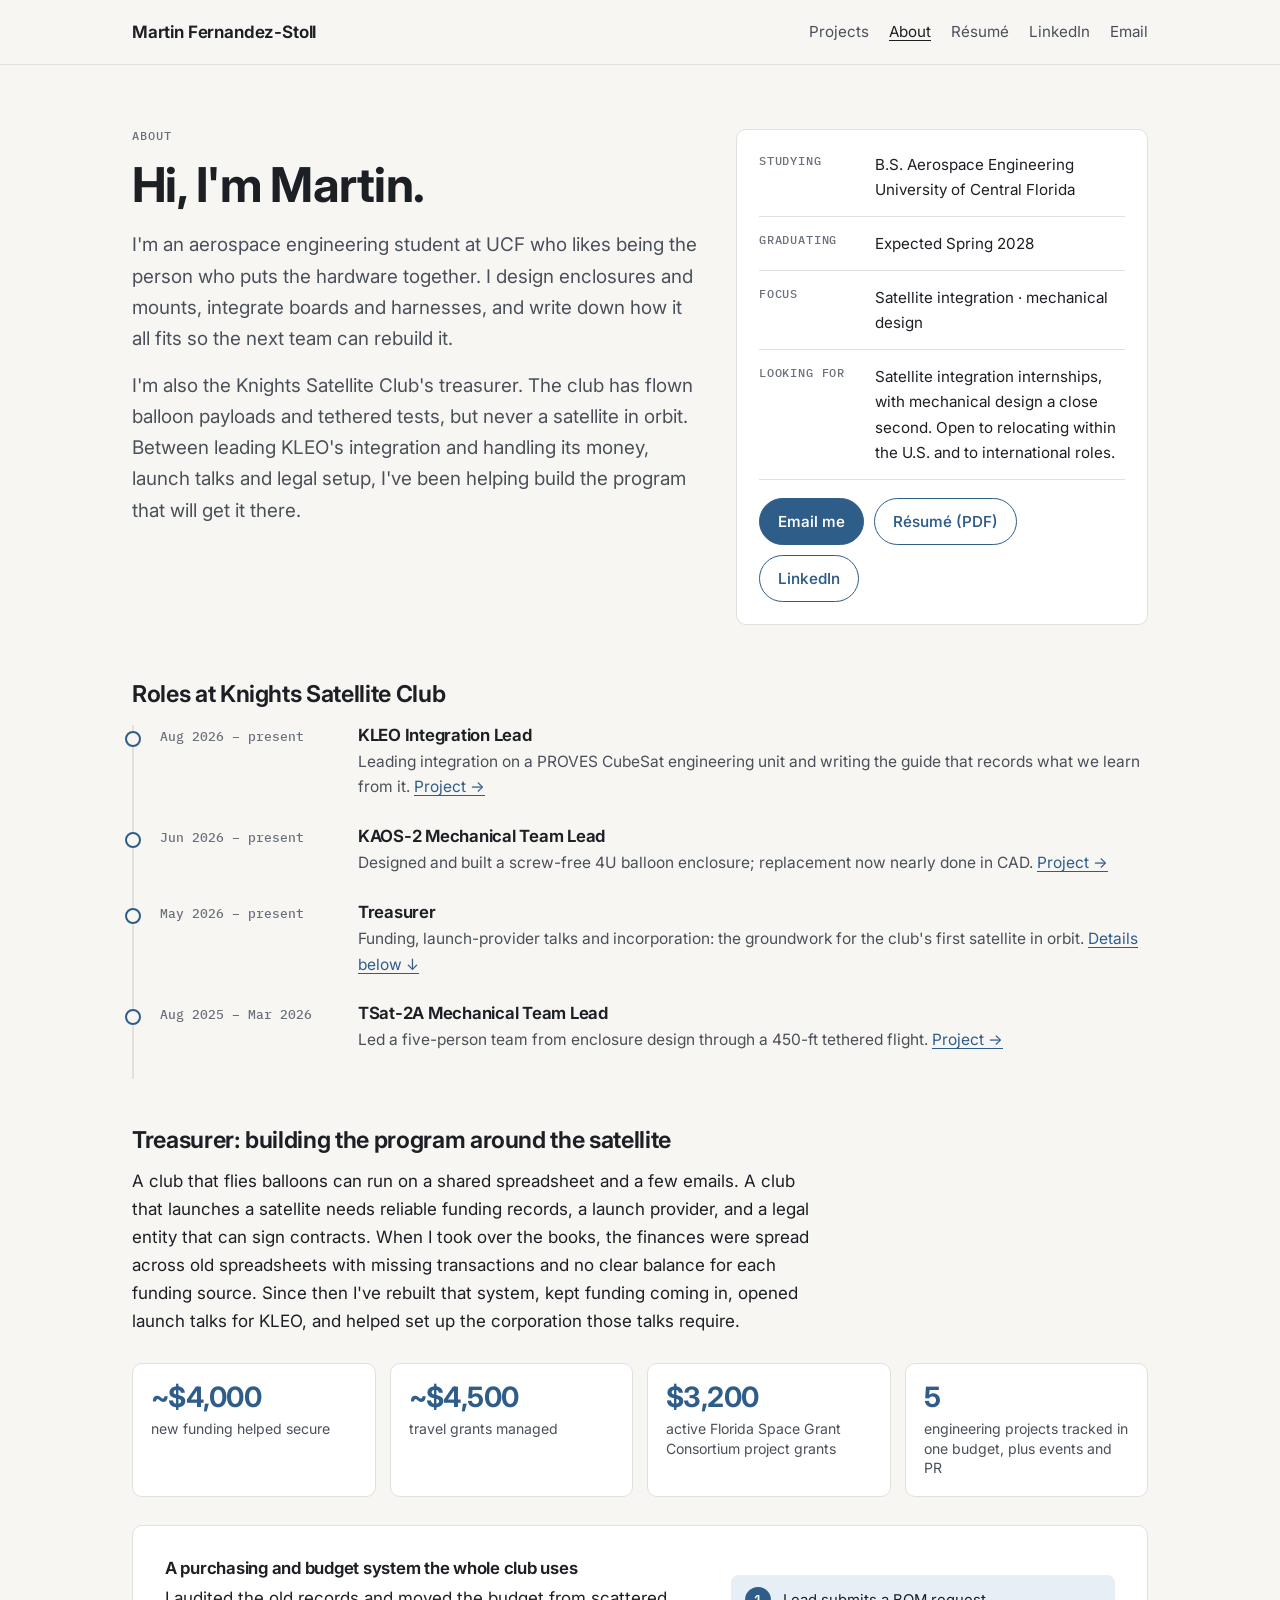
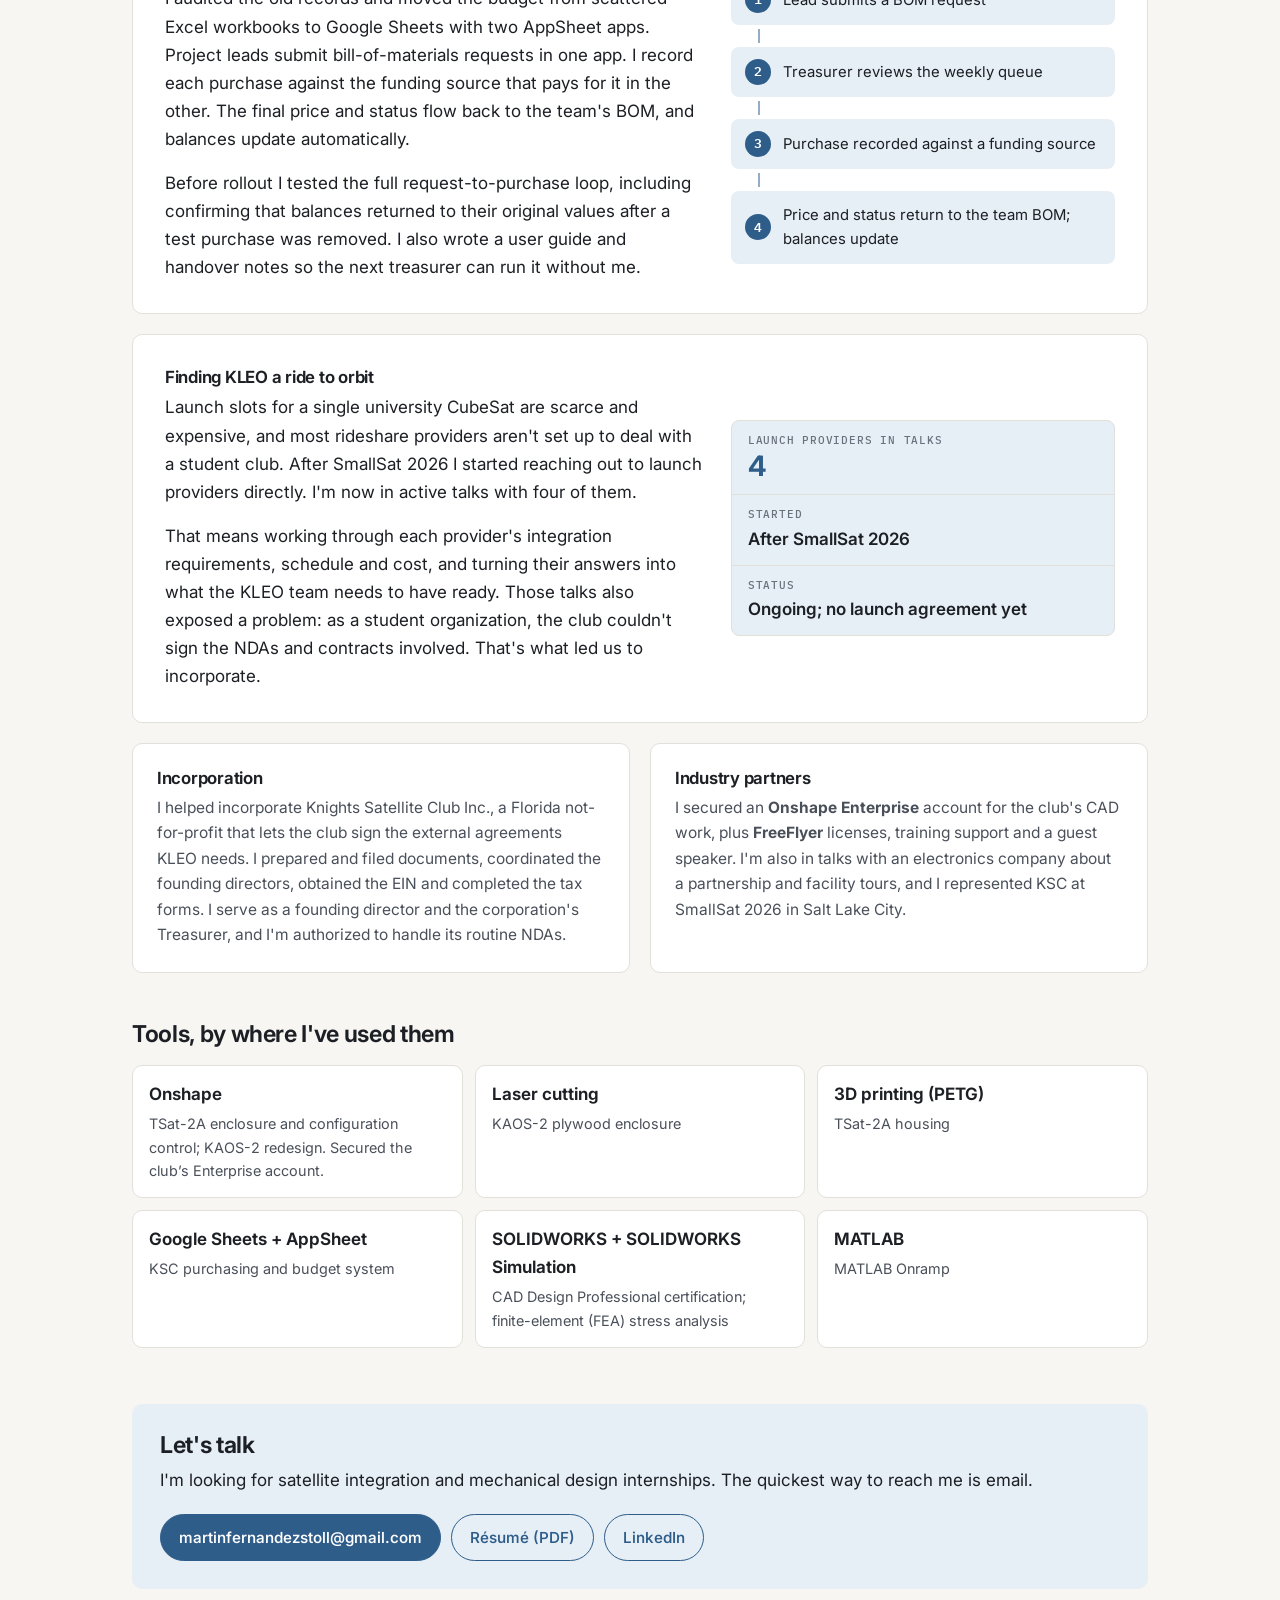
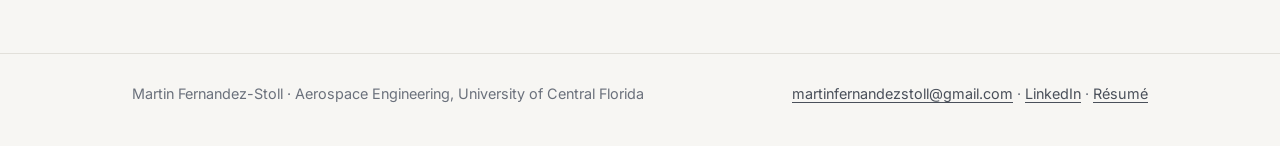
==== about.html @ 83bc1e20 "Publish engineering portfolio site Co-Authored-By: Claude Opus 5.5 <noreply@anthropic.com>" ====
<!doctype html>
<html lang="en">
<head>
<meta charset="utf-8">
<meta name="viewport" content="width=device-width, initial-scale=1">
<title>About | Martin Fernandez-Stoll</title>
<meta name="description" content="About Martin Fernandez-Stoll, aerospace engineering student at UCF.">
<link rel="preconnect" href="https://fonts.googleapis.com">
<link rel="preconnect" href="https://fonts.gstatic.com" crossorigin>
<link href="https://fonts.googleapis.com/css2?family=IBM+Plex+Mono:wght@500&family=Inter:wght@400;550;650;700&display=swap" rel="stylesheet">
<link rel="stylesheet" href="assets/css/style.css">
</head>
<body>
<header class="site-header">
  <div class="wrap">
    <a class="brand" href="index.html">Martin Fernandez-Stoll</a>
    <nav class="nav" aria-label="Main"><a href="index.html">Projects</a><a href="about.html" aria-current="page">About</a><a href="assets/Martin_Fernandez-Stoll_Resume.pdf">Résumé</a><a href="https://www.linkedin.com/in/martinfernandezstoll" rel="noopener">LinkedIn</a><a href="mailto:martinfernandezstoll@gmail.com">Email</a></nav>
  </div>
</header>
<main class="wrap">

<section class="about-hero">
  <div>
    <p class="eyebrow">About</p>
    <h1>Hi, I'm Martin.</h1>
    <p class="lede" style="margin-top:1rem">I'm an aerospace engineering student at UCF who likes being the person who puts the hardware together. I design enclosures and mounts, integrate boards and harnesses, and write down how it all fits so the next team can rebuild it.</p>
    <p class="lede">I'm also the Knights Satellite Club's treasurer. The club has flown balloon payloads and tethered tests, but never a satellite in orbit. Between leading KLEO's integration and handling its money, launch talks and legal setup, I've been helping build the program that will get it there.</p>
  </div>
  <aside class="glance" aria-label="At a glance">
    <div class="glance-row"><span class="k">Studying</span><span class="v">B.S. Aerospace Engineering<br>University of Central Florida</span></div>
    <div class="glance-row"><span class="k">Graduating</span><span class="v">Expected Spring 2028</span></div>
    <div class="glance-row"><span class="k">Focus</span><span class="v">Satellite integration · mechanical design</span></div>
    <div class="glance-row"><span class="k">Looking for</span><span class="v">Satellite integration internships, with mechanical design a close second. Open to relocating within the U.S. and to international roles.</span></div>
    <div class="glance-actions">
      <a class="btn primary" href="mailto:martinfernandezstoll@gmail.com">Email me</a>
      <a class="btn" href="assets/Martin_Fernandez-Stoll_Resume.pdf">Résumé (PDF)</a>
      <a class="btn" href="https://www.linkedin.com/in/martinfernandezstoll" rel="noopener">LinkedIn</a>
    </div>
  </aside>
</section>

<section>
  <h2>Roles at Knights Satellite Club</h2>
  <ol class="timeline">
    <li><span class="when">Aug 2026 – present</span><div><h3>KLEO Integration Lead</h3><p>Leading integration on a PROVES CubeSat engineering unit and writing the guide that records what we learn from it. <a href="kleo-1.html">Project →</a></p></div></li>
    <li><span class="when">Jun 2026 – present</span><div><h3>KAOS-2 Mechanical Team Lead</h3><p>Designed and built a screw-free 4U balloon enclosure; replacement now nearly done in CAD. <a href="kaos-2.html">Project →</a></p></div></li>
    <li><span class="when">May 2026 – present</span><div><h3>Treasurer</h3><p>Funding, launch-provider talks and incorporation: the groundwork for the club's first satellite in orbit. <a href="#treasurer">Details below ↓</a></p></div></li>
    <li><span class="when">Aug 2025 – Mar 2026</span><div><h3>TSat-2A Mechanical Team Lead</h3><p>Led a five-person team from enclosure design through a 450-ft tethered flight. <a href="tsat-2a.html">Project →</a></p></div></li>
  </ol>
</section>

<section id="treasurer">
  <h2>Treasurer: building the program around the satellite</h2>
  <p class="prose">A club that flies balloons can run on a shared spreadsheet and a few emails. A club that launches a satellite needs reliable funding records, a launch provider, and a legal entity that can sign contracts. When I took over the books, the finances were spread across old spreadsheets with missing transactions and no clear balance for each funding source. Since then I've rebuilt that system, kept funding coming in, opened launch talks for KLEO, and helped set up the corporation those talks require.</p>
  <div class="stats">
    <div class="stat"><span class="num">~$4,000</span><span class="lbl">new funding helped secure</span></div>
    <div class="stat"><span class="num">~$4,500</span><span class="lbl">travel grants managed</span></div>
    <div class="stat"><span class="num">$3,200</span><span class="lbl">active Florida Space Grant Consortium project grants</span></div>
    <div class="stat"><span class="num">5</span><span class="lbl">engineering projects tracked in one budget, plus events and PR</span></div>
  </div>

  <div class="feature">
    <div class="feature-text">
      <h3>A purchasing and budget system the whole club uses</h3>
      <p>I audited the old records and moved the budget from scattered Excel workbooks to Google Sheets with two AppSheet apps. Project leads submit bill-of-materials requests in one app. I record each purchase against the funding source that pays for it in the other. The final price and status flow back to the team's BOM, and balances update automatically.</p>
      <p>Before rollout I tested the full request-to-purchase loop, including confirming that balances returned to their original values after a test purchase was removed. I also wrote a user guide and handover notes so the next treasurer can run it without me.</p>
    </div>
    <ol class="flow" aria-label="How a purchase moves through the system">
      <li><span class="step">1</span>Lead submits a BOM request</li>
      <li><span class="step">2</span>Treasurer reviews the weekly queue</li>
      <li><span class="step">3</span>Purchase recorded against a funding source</li>
      <li><span class="step">4</span>Price and status return to the team BOM; balances update</li>
    </ol>
  </div>

  <div class="feature" id="launch">
    <div class="feature-text">
      <h3>Finding KLEO a ride to orbit</h3>
      <p>Launch slots for a single university CubeSat are scarce and expensive, and most rideshare providers aren't set up to deal with a student club. After SmallSat 2026 I started reaching out to launch providers directly. I'm now in active talks with four of them.</p>
      <p>That means working through each provider's integration requirements, schedule and cost, and turning their answers into what the KLEO team needs to have ready. Those talks also exposed a problem: as a student organization, the club couldn't sign the NDAs and contracts involved. That's what led us to incorporate.</p>
    </div>
    <dl class="side-facts">
      <div><dt>Launch providers in talks</dt><dd>4</dd></div>
      <div><dt>Started</dt><dd>After SmallSat 2026</dd></div>
      <div><dt>Status</dt><dd>Ongoing; no launch agreement yet</dd></div>
    </dl>
  </div>

  <div class="feature-grid">
    <article class="mini">
      <h3>Incorporation</h3>
      <p>I helped incorporate Knights Satellite Club Inc., a Florida not-for-profit that lets the club sign the external agreements KLEO needs. I prepared and filed documents, coordinated the founding directors, obtained the EIN and completed the tax forms. I serve as a founding director and the corporation's Treasurer, and I'm authorized to handle its routine NDAs.</p>
    </article>
    <article class="mini">
      <h3>Industry partners</h3>
      <p>I secured an <strong>Onshape Enterprise</strong> account for the club's CAD work, plus <strong>FreeFlyer</strong> licenses, training support and a guest speaker. I'm also in talks with an electronics company about a partnership and facility tours, and I represented KSC at SmallSat 2026 in Salt Lake City.</p>
    </article>
  </div>
</section>

<section>
  <h2>Tools, by where I've used them</h2>
  <div class="tool-grid">
    <div class="tool"><span class="tname">Onshape</span><span class="tuse">TSat-2A enclosure and configuration control; KAOS-2 redesign. Secured the club’s Enterprise account.</span></div>
    <div class="tool"><span class="tname">Laser cutting</span><span class="tuse">KAOS-2 plywood enclosure</span></div>
    <div class="tool"><span class="tname">3D printing (PETG)</span><span class="tuse">TSat-2A housing</span></div>
    <div class="tool"><span class="tname">Google Sheets + AppSheet</span><span class="tuse">KSC purchasing and budget system</span></div>
    <div class="tool"><span class="tname">SOLIDWORKS + SOLIDWORKS Simulation</span><span class="tuse">CAD Design Professional certification; finite-element (FEA) stress analysis</span></div>
    <div class="tool"><span class="tname">MATLAB</span><span class="tuse">MATLAB Onramp</span></div>
  </div>
</section>

<section class="cta-band">
  <div>
    <h2 style="margin:0 0 .4rem">Let's talk</h2>
    <p style="margin:0">I'm looking for satellite integration and mechanical design internships. The quickest way to reach me is email.</p>
  </div>
  <div class="glance-actions">
    <a class="btn primary" href="mailto:martinfernandezstoll@gmail.com">martinfernandezstoll@gmail.com</a>
    <a class="btn" href="assets/Martin_Fernandez-Stoll_Resume.pdf">Résumé (PDF)</a>
    <a class="btn" href="https://www.linkedin.com/in/martinfernandezstoll" rel="noopener">LinkedIn</a>
  </div>
</section>

</main>
<footer class="site-footer">
  <div class="wrap">
    <span>Martin Fernandez-Stoll · Aerospace Engineering, University of Central Florida</span>
    <span><a href="mailto:martinfernandezstoll@gmail.com">martinfernandezstoll@gmail.com</a> · <a href="https://www.linkedin.com/in/martinfernandezstoll" rel="noopener">LinkedIn</a> · <a href="assets/Martin_Fernandez-Stoll_Resume.pdf">Résumé</a></span>
  </div>
</footer>
</body>
</html>
---- assets/css/style.css ----
/* Martin Fernandez-Stoll — engineering portfolio */
:root {
  --bg: #f7f6f3;
  --surface: #ffffff;
  --ink: #1c1f24;
  --ink-2: #4a505a;
  --ink-3: #6b717c;
  --rule: #e2e0da;
  --accent: #2f5d8a;
  --accent-soft: #e6eef6;
  --warn-soft: #f6efe3;
  --warn-ink: #7a5214;
  --radius: 10px;
  --max: 1080px;
  --text: 680px;
  --sans: "Inter", system-ui, -apple-system, "Segoe UI", Roboto, sans-serif;
  --mono: "IBM Plex Mono", ui-monospace, SFMono-Regular, Menlo, monospace;
  color-scheme: light;
}
@media (prefers-color-scheme: dark) {
  :root:not([data-theme="light"]) {
    --bg: #15171b; --surface: #1d2025; --ink: #eceae6; --ink-2: #c3c0ba; --ink-3: #9a978f;
    --rule: #30333a; --accent: #8fb6dd; --accent-soft: #1f2c3a; --warn-soft: #2e2716; --warn-ink: #e3c27f;
    color-scheme: dark;
  }
}
:root[data-theme="dark"] {
  --bg: #15171b; --surface: #1d2025; --ink: #eceae6; --ink-2: #c3c0ba; --ink-3: #9a978f;
  --rule: #30333a; --accent: #8fb6dd; --accent-soft: #1f2c3a; --warn-soft: #2e2716; --warn-ink: #e3c27f;
  color-scheme: dark;
}

* { box-sizing: border-box; }
html { -webkit-text-size-adjust: 100%; }
body {
  margin: 0; background: var(--bg); color: var(--ink);
  font: 400 17px/1.65 var(--sans);
}
img, video { max-width: 100%; display: block; }
a { color: var(--accent); text-underline-offset: 3px; }
a:hover { text-decoration-thickness: 2px; }
h1, h2, h3 { line-height: 1.2; letter-spacing: -0.015em; margin: 0; }
h1 { font-size: clamp(2rem, 4.5vw, 3rem); font-weight: 700; }
h2 { font-size: 1.45rem; font-weight: 650; margin-top: 3rem; margin-bottom: .75rem; }
h3 { font-size: 1.05rem; font-weight: 650; margin-top: 1.75rem; margin-bottom: .4rem; }
p { margin: 0 0 1rem; }
.wrap { max-width: var(--max); margin: 0 auto; padding: 0 16px; }
@media (min-width: 720px) { .wrap { padding: 0 32px; } }
.prose { max-width: var(--text); }
.eyebrow {
  font: 500 .78rem/1 var(--mono); text-transform: uppercase; letter-spacing: .08em;
  color: var(--ink-3); margin-bottom: .9rem;
}
.lede { font-size: 1.18rem; color: var(--ink-2); max-width: 640px; }

/* header */
.site-header { border-bottom: 1px solid var(--rule); background: var(--bg); }
.site-header .wrap { display: flex; align-items: center; justify-content: space-between; gap: 16px; min-height: 64px; flex-wrap: wrap; }
.brand { font-weight: 650; color: var(--ink); text-decoration: none; letter-spacing: -.01em; }
.nav { display: flex; gap: 20px; flex-wrap: wrap; font-size: .95rem; }
.nav a { color: var(--ink-2); text-decoration: none; padding: 6px 0; }
.nav a:hover, .nav a[aria-current="page"] { color: var(--ink); text-decoration: underline; }

/* home */
.hero { padding: 56px 0 40px; display: grid; gap: 32px; }
@media (min-width: 880px) { .hero { grid-template-columns: 1.1fr .9fr; align-items: center; padding: 72px 0 56px; } }
.hero figure { margin: 0; }
.hero img { border-radius: var(--radius); width: 100%; aspect-ratio: 1/1; max-height: 520px; object-fit: cover; object-position: 50% 62%; }
.hero .actions { display: flex; gap: 12px; flex-wrap: wrap; margin-top: 1.5rem; }
.btn {
  display: inline-block; padding: 10px 18px; border-radius: 999px; font-weight: 550; font-size: .95rem;
  text-decoration: none; border: 1px solid var(--accent); color: var(--accent);
}
.btn.primary { background: var(--accent); color: var(--surface); }
.section-title { display: flex; align-items: baseline; justify-content: space-between; gap: 16px; margin-top: 2rem; }
.cards { display: grid; gap: 24px; margin: 1.25rem 0 3rem; }
@media (min-width: 720px) { .cards { grid-template-columns: repeat(3, 1fr); } }
.card {
  background: var(--surface); border: 1px solid var(--rule); border-radius: var(--radius);
  overflow: hidden; text-decoration: none; color: inherit; display: flex; flex-direction: column;
  transition: border-color .15s, transform .15s;
}
.card:hover { border-color: var(--accent); transform: translateY(-2px); }
.card img { aspect-ratio: 4/3; object-fit: cover; width: 100%; background: var(--rule); }
.card .body { padding: 18px 18px 20px; display: flex; flex-direction: column; gap: 6px; flex: 1; }
.card h3 { margin: 0; font-size: 1.15rem; }
.card .sub { color: var(--ink-2); font-size: .95rem; }
.card .meta { font: 500 .78rem/1.5 var(--mono); color: var(--ink-3); margin-top: auto; padding-top: 10px; }
.status {
  display: inline-block; font: 500 .74rem/1 var(--mono); letter-spacing: .03em; padding: 6px 9px;
  border-radius: 999px; background: var(--accent-soft); color: var(--accent); align-self: flex-start;
}
.status.open { background: var(--warn-soft); color: var(--warn-ink); }
.note-band { border-top: 1px solid var(--rule); padding: 28px 0 8px; color: var(--ink-2); }

/* project pages */
.project-head { padding: 48px 0 8px; }
.facts {
  display: grid; gap: 1px; background: var(--rule); border: 1px solid var(--rule); border-radius: var(--radius);
  overflow: hidden; margin: 28px 0 8px;
}
@media (min-width: 720px) { .facts { grid-template-columns: repeat(4, 1fr); } }
.facts div { background: var(--surface); padding: 14px 16px; }
.facts dt { font: 500 .72rem/1 var(--mono); text-transform: uppercase; letter-spacing: .07em; color: var(--ink-3); margin-bottom: 6px; }
.facts dd { margin: 0; font-size: .95rem; }
.toc { display: flex; flex-wrap: wrap; gap: 8px 18px; font-size: .9rem; margin: 18px 0 0; padding: 0; list-style: none; }
.toc a { color: var(--ink-2); }
.figure { margin: 2rem 0; }
.figure img, .figure video { width: 100%; max-height: 560px; object-fit: contain; border-radius: var(--radius); background: #fff; border: 1px solid var(--rule); }
.figure figcaption, .grid-2 figcaption { font-size: .88rem; color: var(--ink-3); margin-top: .55rem; line-height: 1.5; }
.grid-2 { display: grid; gap: 20px; margin: 2rem 0; }
@media (min-width: 720px) { .grid-2 { grid-template-columns: 1fr 1fr; } }
.grid-2 figure { margin: 0; }
.grid-2 img, .grid-2 video { width: 100%; border-radius: var(--radius); border: 1px solid var(--rule); background: var(--surface); }
.grid-2 .tall { aspect-ratio: 3/4; object-fit: cover; }
.grid-2 .wide { aspect-ratio: 4/3; object-fit: cover; }
.grid-2 .contain { aspect-ratio: 4/3; object-fit: contain; background: #fff; }
.video-wrap { max-width: 340px; }
.video-wrap video { aspect-ratio: 480/852; height: auto; background: #000; }
table { border-collapse: collapse; width: 100%; font-size: .94rem; margin: 1rem 0 1.5rem; }
th, td { text-align: left; padding: 10px 12px; border-bottom: 1px solid var(--rule); vertical-align: top; }
th { font: 500 .74rem/1.3 var(--mono); text-transform: uppercase; letter-spacing: .06em; color: var(--ink-3); }
.table-scroll { overflow-x: auto; }
ul.clean { padding-left: 1.15rem; margin: 0 0 1rem; }
ul.clean li { margin-bottom: .4rem; }
.callout {
  border-left: 3px solid var(--accent); background: var(--surface); padding: 16px 18px; border-radius: 0 var(--radius) var(--radius) 0;
  margin: 1.5rem 0;
}
.callout p:last-child { margin: 0; }
.next-prev { display: flex; justify-content: space-between; gap: 16px; border-top: 1px solid var(--rule); margin-top: 3.5rem; padding-top: 20px; flex-wrap: wrap; }
.credits { font-size: .85rem; color: var(--ink-3); margin-top: 1.5rem; }

/* footer */
.site-footer { border-top: 1px solid var(--rule); margin-top: 64px; padding: 28px 0 40px; color: var(--ink-3); font-size: .9rem; }
.site-footer .wrap { display: flex; gap: 12px 28px; flex-wrap: wrap; justify-content: space-between; }
.site-footer a { color: var(--ink-2); }

/* about page */
.about-hero { padding: 48px 0 8px; display: grid; gap: 32px; }
@media (min-width: 880px) { .about-hero { grid-template-columns: 1.25fr .9fr; align-items: start; padding-top: 64px; } }
.glance { background: var(--surface); border: 1px solid var(--rule); border-radius: var(--radius); padding: 8px 22px 22px; }
.glance-row { display: grid; grid-template-columns: 104px 1fr; gap: 12px; padding: 14px 0; border-bottom: 1px solid var(--rule); font-size: .95rem; }
.glance-row .k { font: 500 .72rem/1.6 var(--mono); text-transform: uppercase; letter-spacing: .07em; color: var(--ink-3); }
.glance-actions { display: flex; gap: 10px; flex-wrap: wrap; margin-top: 18px; }
.timeline { list-style: none; margin: 1rem 0 0; padding: 0; border-left: 2px solid var(--rule); }
.timeline li { position: relative; display: grid; gap: 4px 28px; padding: 0 0 26px 26px; }
@media (min-width: 720px) { .timeline li { grid-template-columns: 170px 1fr; } }
.timeline li::before { content: ""; position: absolute; left: -9px; top: 6px; width: 12px; height: 12px; border-radius: 50%; background: var(--bg); border: 2px solid var(--accent); }
.timeline .when { font: 500 .8rem/1.9 var(--mono); color: var(--ink-3); }
.timeline h3 { margin: 0 0 .25rem; }
.timeline p { margin: 0; color: var(--ink-2); font-size: .97rem; }
.stats { display: grid; grid-template-columns: repeat(2, 1fr); gap: 14px; margin: 1.75rem 0; }
@media (min-width: 880px) { .stats { grid-template-columns: repeat(4, 1fr); } }
.stat { background: var(--surface); border: 1px solid var(--rule); border-radius: var(--radius); padding: 18px; display: flex; flex-direction: column; gap: 6px; }
.stat .num { font-size: 1.75rem; font-weight: 700; letter-spacing: -.02em; color: var(--accent); line-height: 1.1; }
.stat .lbl { font-size: .88rem; color: var(--ink-2); line-height: 1.4; }
.feature { display: grid; gap: 28px; background: var(--surface); border: 1px solid var(--rule); border-radius: var(--radius); padding: 24px; margin: 0 0 20px; }
@media (min-width: 880px) { .feature { grid-template-columns: 1.4fr 1fr; padding: 32px; } }
.feature h3, .mini h3 { margin-top: 0; }
.feature p:last-child, .mini p:last-child { margin-bottom: 0; }
.flow { list-style: none; margin: 0; padding: 0; display: flex; flex-direction: column; gap: 0; align-self: center; }
.flow li { position: relative; display: flex; gap: 12px; align-items: center; background: var(--accent-soft); border-radius: 8px; padding: 12px 14px; font-size: .93rem; margin-bottom: 22px; }
.flow li:not(:last-child)::after { content: ""; position: absolute; left: 27px; bottom: -18px; width: 2px; height: 14px; background: var(--accent); opacity: .5; }
.flow li:last-child { margin-bottom: 0; }
.flow .step { flex: none; width: 26px; height: 26px; border-radius: 50%; background: var(--accent); color: var(--surface); display: grid; place-items: center; font: 600 .8rem/1 var(--mono); }
.feature-grid { display: grid; gap: 20px; }
@media (min-width: 720px) { .feature-grid { grid-template-columns: 1fr 1fr; } }
.mini { background: var(--surface); border: 1px solid var(--rule); border-radius: var(--radius); padding: 24px; }
.mini p { color: var(--ink-2); font-size: .97rem; }
.tool-grid { display: grid; gap: 12px; margin-top: 1rem; }
@media (min-width: 600px) { .tool-grid { grid-template-columns: repeat(2, 1fr); } }
@media (min-width: 960px) { .tool-grid { grid-template-columns: repeat(3, 1fr); } }
.tool { border: 1px solid var(--rule); border-radius: var(--radius); padding: 14px 16px; display: flex; flex-direction: column; gap: 4px; background: var(--surface); }
.tool .tname { font-weight: 650; }
.tool .tuse { font-size: .9rem; color: var(--ink-2); }
.cta-band { margin-top: 3.5rem; background: var(--accent-soft); border-radius: var(--radius); padding: 28px; display: flex; gap: 20px 32px; flex-wrap: wrap; align-items: center; justify-content: space-between; }
.cta-band .glance-actions { margin-top: 0; }
.side-facts { margin: 0; align-self: center; display: grid; gap: 1px; background: var(--rule); border: 1px solid var(--rule); border-radius: 8px; overflow: hidden; }
.side-facts div { background: var(--accent-soft); padding: 12px 16px; }
.side-facts dt { font: 500 .7rem/1.4 var(--mono); text-transform: uppercase; letter-spacing: .07em; color: var(--ink-3); }
.side-facts dd { margin: 2px 0 0; font-weight: 600; }
.side-facts div:first-child dd { font-size: 1.75rem; font-weight: 700; color: var(--accent); line-height: 1.1; }
.chips { list-style: none; padding: 0; margin: .5rem 0 0; display: flex; flex-wrap: wrap; gap: 8px; }
.chips li { font-size: .82rem; padding: 6px 11px; border-radius: 999px; background: var(--accent-soft); color: var(--accent); }
.program { border-top: 1px solid var(--rule); padding-top: 36px; margin-top: 8px; }
.pillars { display: grid; gap: 16px; margin-top: 1.25rem; }
@media (min-width: 720px) { .pillars { grid-template-columns: repeat(3, 1fr); } }
.pillar { display: block; text-decoration: none; color: inherit; background: var(--surface); border: 1px solid var(--rule); border-radius: var(--radius); padding: 20px; transition: border-color .15s; }
.pillar:hover { border-color: var(--accent); }
.pillar .pnum { font: 500 .78rem/1 var(--mono); color: var(--accent); }
.pillar h3 { margin: .6rem 0 .4rem; }
.pillar p { margin: 0; font-size: .94rem; color: var(--ink-2); }
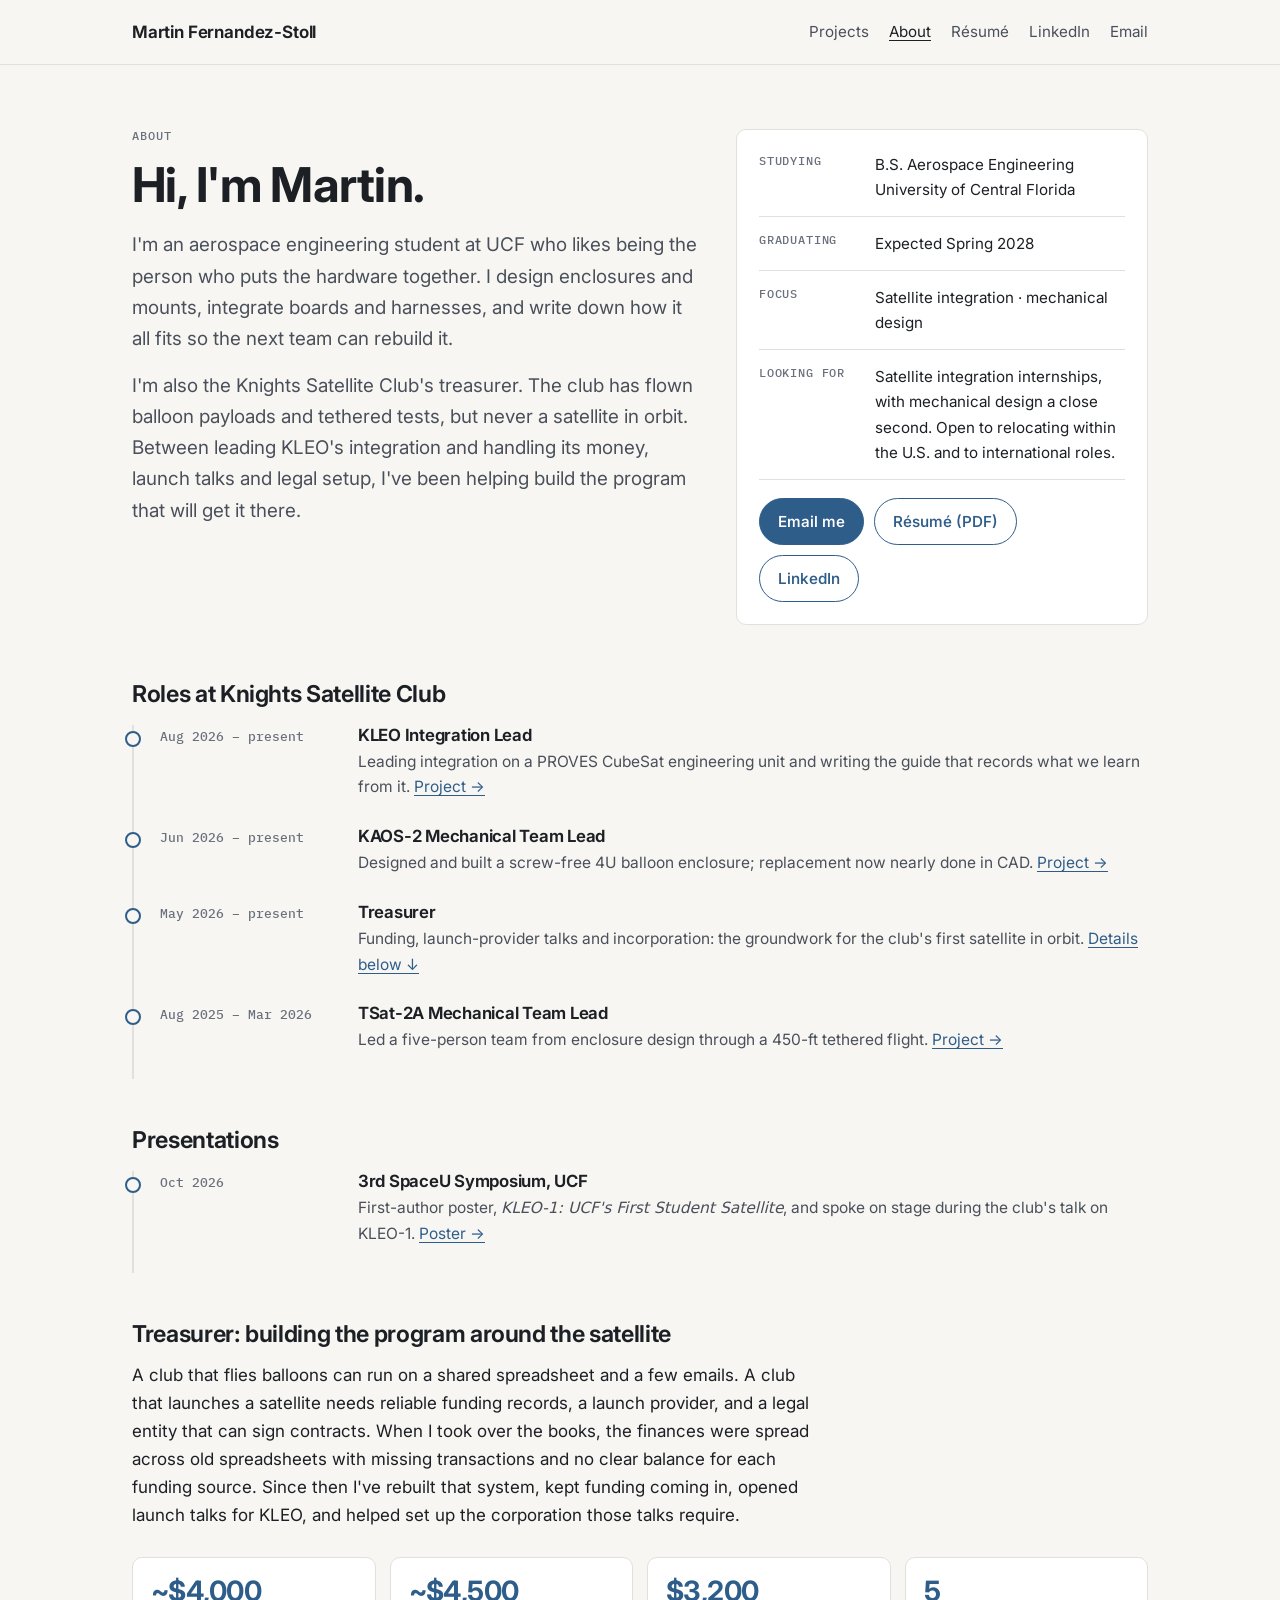
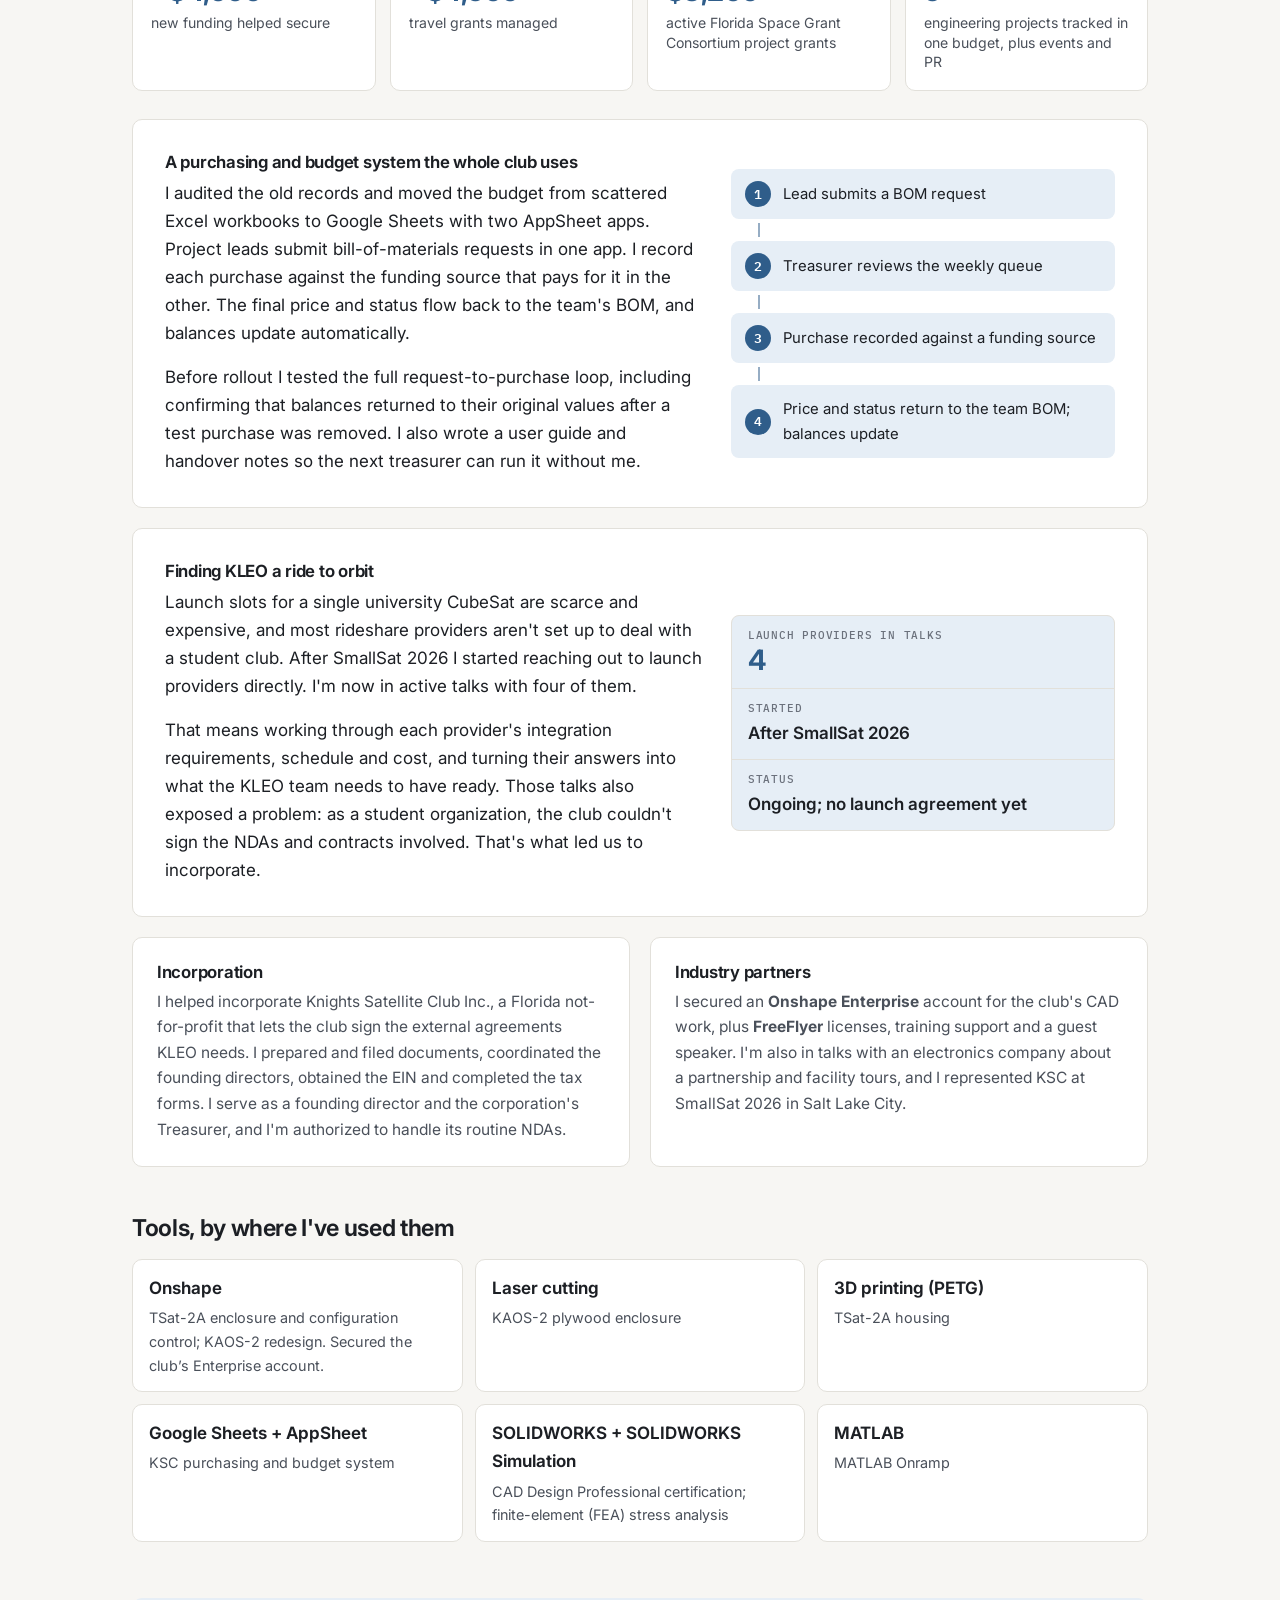
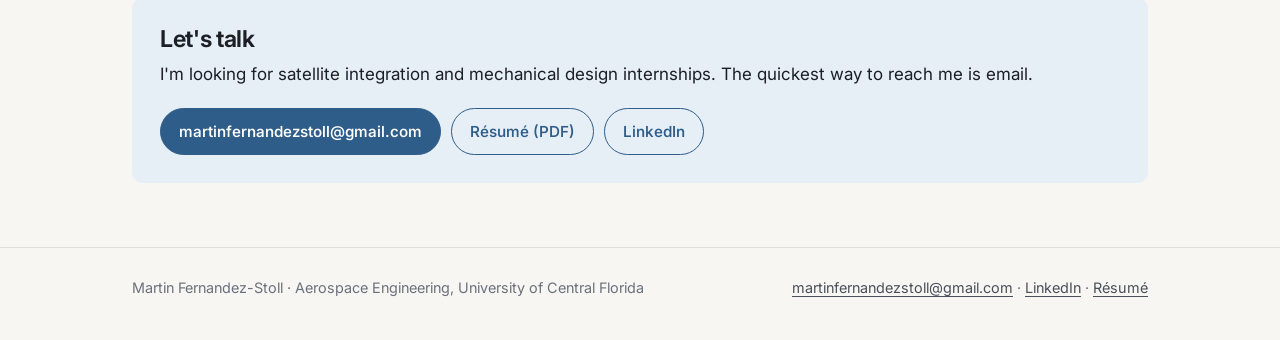
==== commit ba9f3622: "Add KLEO-1 SpaceU Symposium poster and presentation Co-Authored-By: Claude Opus 5.5 <noreply@anthrop" ====
--- a/about.html
+++ b/about.html
@@ -46,6 +46,13 @@
     <li><span class="when">Jun 2026 – present</span><div><h3>KAOS-2 Mechanical Team Lead</h3><p>Designed and built a screw-free 4U balloon enclosure; replacement now nearly done in CAD. <a href="kaos-2.html">Project →</a></p></div></li>
     <li><span class="when">May 2026 – present</span><div><h3>Treasurer</h3><p>Funding, launch-provider talks and incorporation: the groundwork for the club's first satellite in orbit. <a href="#treasurer">Details below ↓</a></p></div></li>
     <li><span class="when">Aug 2025 – Mar 2026</span><div><h3>TSat-2A Mechanical Team Lead</h3><p>Led a five-person team from enclosure design through a 450-ft tethered flight. <a href="tsat-2a.html">Project →</a></p></div></li>
+  </ol>
+</section>
+
+<section>
+  <h2>Presentations</h2>
+  <ol class="timeline">
+    <li><span class="when">Oct 2026</span><div><h3>3rd SpaceU Symposium, UCF</h3><p>First-author poster, <em>KLEO-1: UCF's First Student Satellite</em>, and spoke on stage during the club's talk on KLEO-1. <a href="kleo-1.html#spaceu">Poster →</a></p></div></li>
   </ol>
 </section>
 
